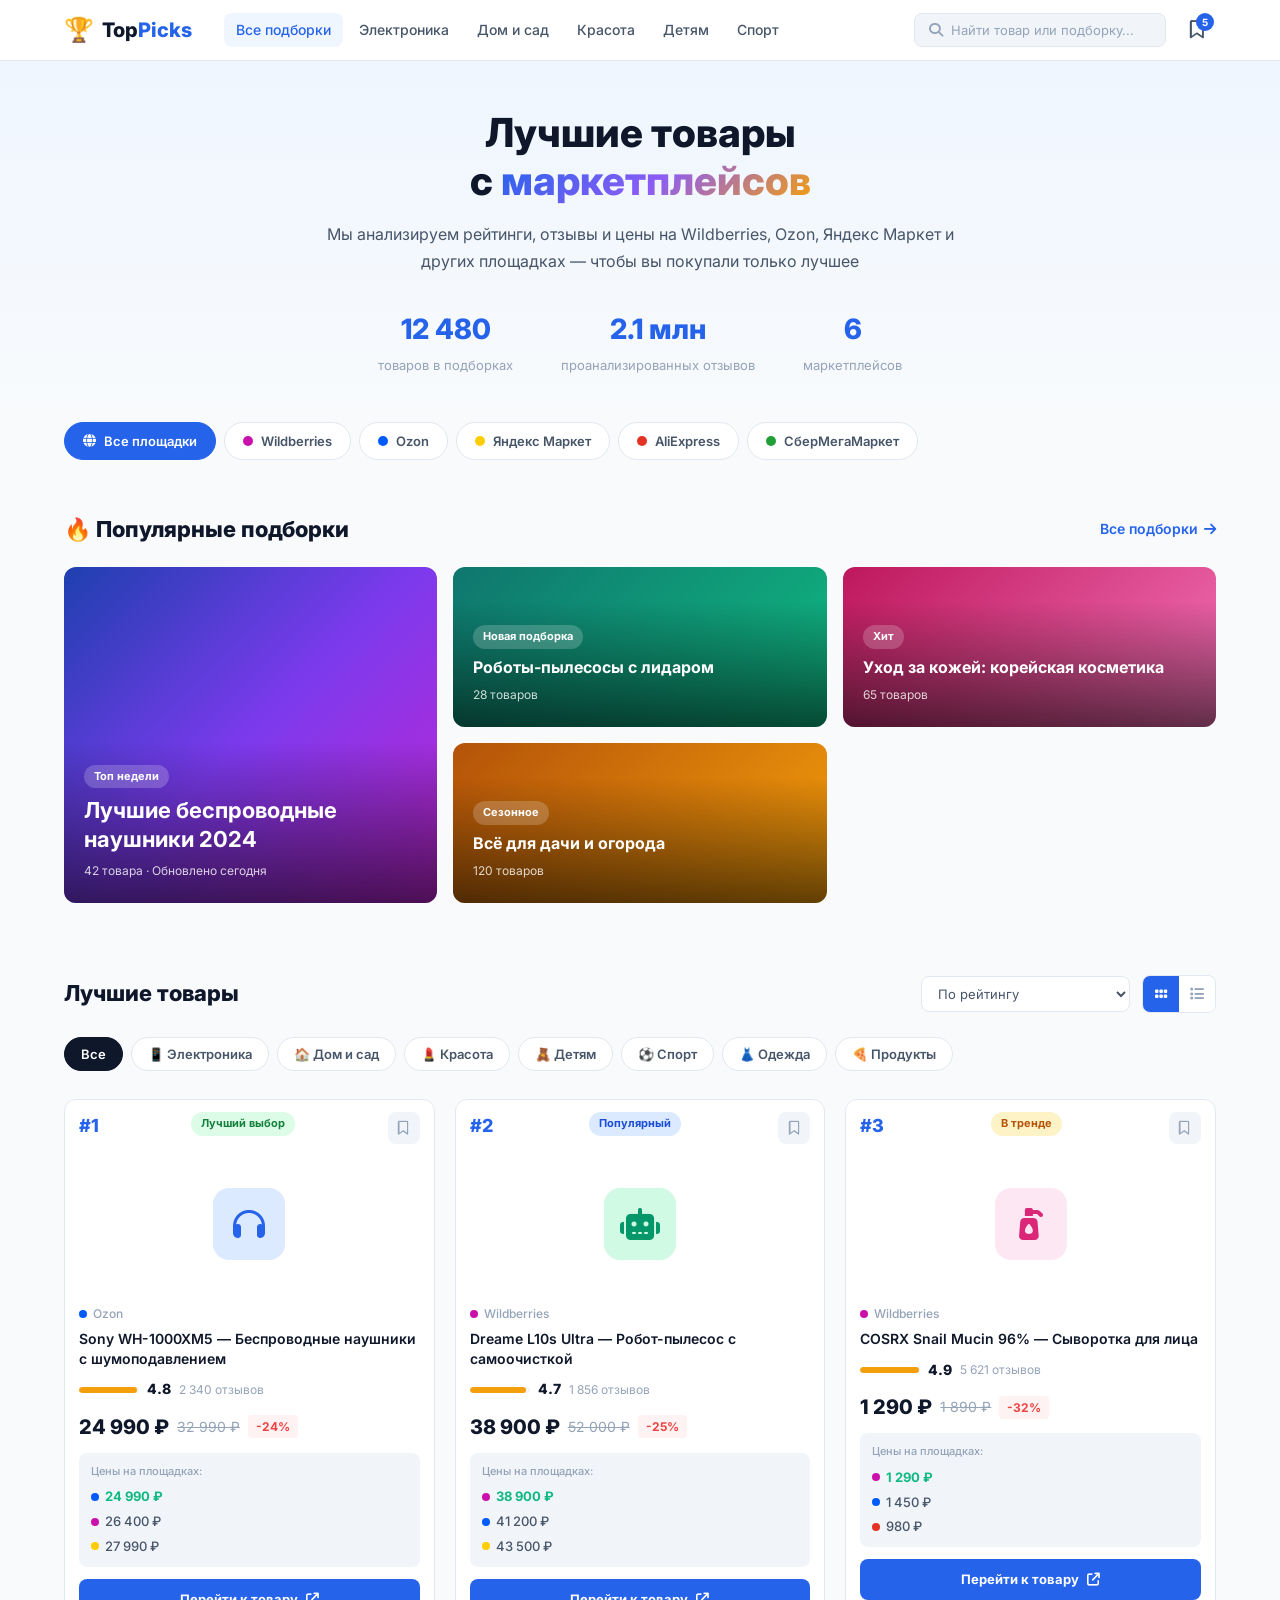
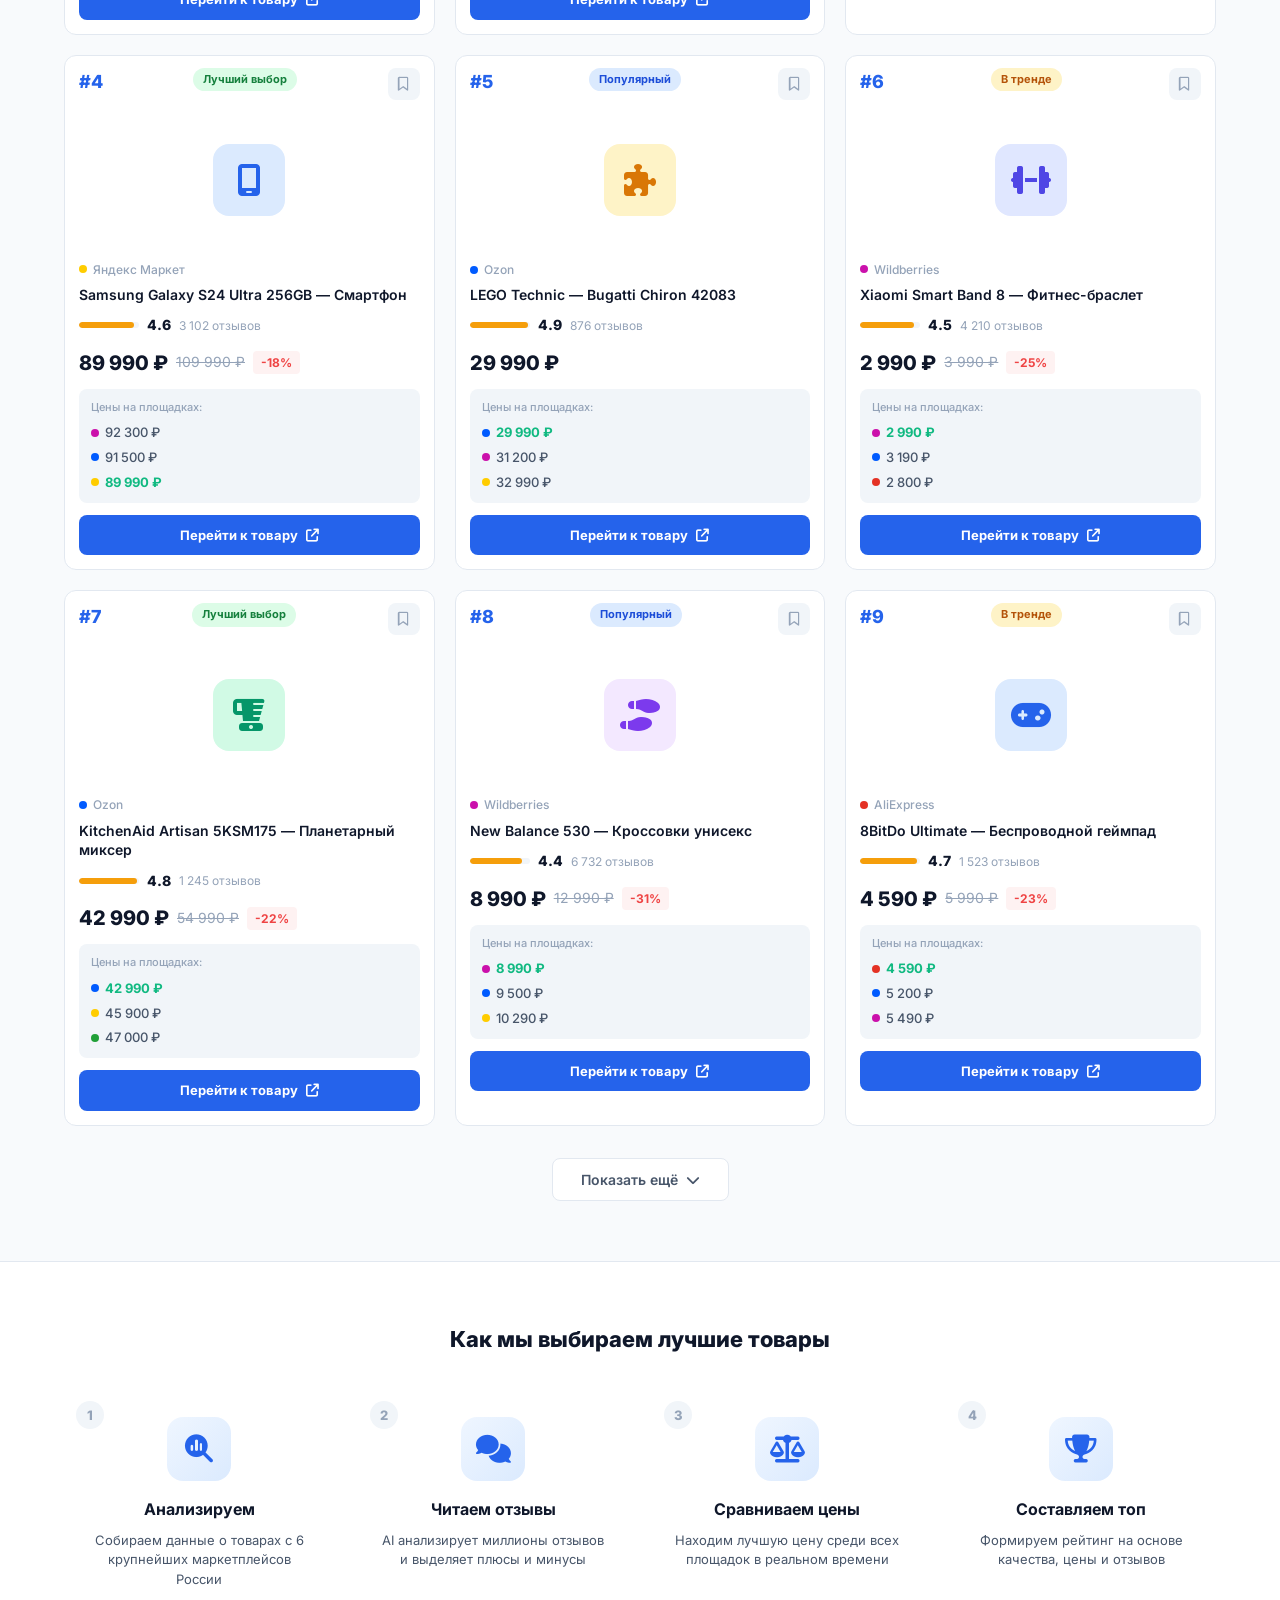
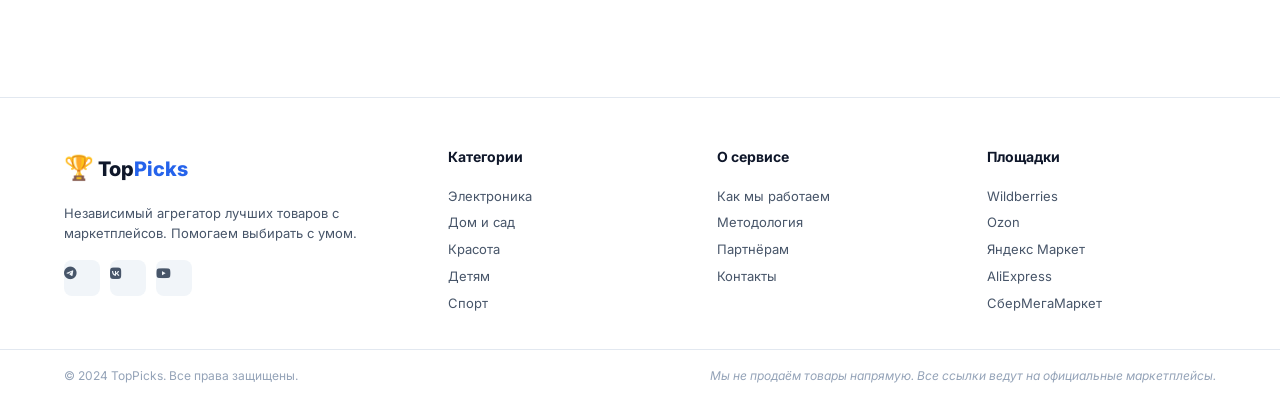
==== aggregator/index.html @ d39d55df "Add marketplace aggregator best picks page Co-Authored-By: Devin AI <158243242+devin-ai-integration[" ====
<!DOCTYPE html>
<html lang="ru">
<head>
  <meta charset="UTF-8">
  <meta name="viewport" content="width=device-width, initial-scale=1.0">
  <title>TopPicks — Лучшие товары с маркетплейсов</title>
  <link rel="stylesheet" href="styles.css">
  <link rel="stylesheet" href="https://cdnjs.cloudflare.com/ajax/libs/font-awesome/6.4.0/css/all.min.css">
  <link href="https://fonts.googleapis.com/css2?family=Inter:wght@400;500;600;700;800&display=swap" rel="stylesheet">
</head>
<body>

<!-- Header -->
<header class="header">
  <div class="container header-inner">
    <a href="#" class="logo">
      <span class="logo-icon">🏆</span>
      <span class="logo-text">Top<span class="logo-accent">Picks</span></span>
    </a>

    <nav class="nav">
      <a href="#" class="nav-link active">Все подборки</a>
      <a href="#" class="nav-link">Электроника</a>
      <a href="#" class="nav-link">Дом и сад</a>
      <a href="#" class="nav-link">Красота</a>
      <a href="#" class="nav-link">Детям</a>
      <a href="#" class="nav-link">Спорт</a>
    </nav>

    <div class="header-actions">
      <div class="search-box">
        <i class="fa-solid fa-magnifying-glass"></i>
        <input type="text" placeholder="Найти товар или подборку...">
      </div>
      <a href="#" class="header-icon" title="Избранное">
        <i class="fa-regular fa-bookmark"></i>
        <span class="badge">5</span>
      </a>
    </div>
  </div>
</header>

<!-- Hero -->
<section class="hero">
  <div class="container">
    <div class="hero-content">
      <h1>Лучшие товары<br>с <span class="gradient-text">маркетплейсов</span></h1>
      <p>Мы анализируем рейтинги, отзывы и цены на Wildberries, Ozon, Яндекс Маркет и других площадках — чтобы вы покупали только лучшее</p>
    </div>
    <div class="hero-stats">
      <div class="stat">
        <span class="stat-number">12 480</span>
        <span class="stat-label">товаров в подборках</span>
      </div>
      <div class="stat">
        <span class="stat-number">2.1 млн</span>
        <span class="stat-label">проанализированных отзывов</span>
      </div>
      <div class="stat">
        <span class="stat-number">6</span>
        <span class="stat-label">маркетплейсов</span>
      </div>
    </div>
  </div>
</section>

<!-- Marketplace Tabs -->
<section class="marketplaces">
  <div class="container">
    <div class="marketplace-tabs">
      <button class="mp-tab active" data-mp="all">
        <i class="fa-solid fa-globe"></i> Все площадки
      </button>
      <button class="mp-tab" data-mp="wb">
        <span class="mp-dot wb"></span> Wildberries
      </button>
      <button class="mp-tab" data-mp="ozon">
        <span class="mp-dot ozon"></span> Ozon
      </button>
      <button class="mp-tab" data-mp="ym">
        <span class="mp-dot ym"></span> Яндекс Маркет
      </button>
      <button class="mp-tab" data-mp="ali">
        <span class="mp-dot ali"></span> AliExpress
      </button>
      <button class="mp-tab" data-mp="sb">
        <span class="mp-dot sb"></span> СберМегаМаркет
      </button>
    </div>
  </div>
</section>

<!-- Trending Collections -->
<section class="collections">
  <div class="container">
    <div class="section-header">
      <h2 class="section-title">🔥 Популярные подборки</h2>
      <a href="#" class="see-all">Все подборки <i class="fa-solid fa-arrow-right"></i></a>
    </div>
    <div class="collections-grid">
      <a href="#" class="collection-card collection-large">
        <div class="collection-bg bg-gradient-1"></div>
        <div class="collection-info">
          <span class="collection-tag">Топ недели</span>
          <h3>Лучшие беспроводные наушники 2024</h3>
          <span class="collection-meta">42 товара · Обновлено сегодня</span>
        </div>
      </a>
      <a href="#" class="collection-card">
        <div class="collection-bg bg-gradient-2"></div>
        <div class="collection-info">
          <span class="collection-tag">Новая подборка</span>
          <h3>Роботы-пылесосы с лидаром</h3>
          <span class="collection-meta">28 товаров</span>
        </div>
      </a>
      <a href="#" class="collection-card">
        <div class="collection-bg bg-gradient-3"></div>
        <div class="collection-info">
          <span class="collection-tag">Хит</span>
          <h3>Уход за кожей: корейская косметика</h3>
          <span class="collection-meta">65 товаров</span>
        </div>
      </a>
      <a href="#" class="collection-card">
        <div class="collection-bg bg-gradient-4"></div>
        <div class="collection-info">
          <span class="collection-tag">Сезонное</span>
          <h3>Всё для дачи и огорода</h3>
          <span class="collection-meta">120 товаров</span>
        </div>
      </a>
    </div>
  </div>
</section>

<!-- Main Products Section -->
<section class="products-section">
  <div class="container">
    <div class="section-header">
      <h2 class="section-title">Лучшие товары</h2>
      <div class="controls">
        <div class="sort-select">
          <select id="sort-select">
            <option value="rating">По рейтингу</option>
            <option value="price-asc">Цена: по возрастанию</option>
            <option value="price-desc">Цена: по убыванию</option>
            <option value="reviews">По отзывам</option>
            <option value="discount">По скидке</option>
          </select>
        </div>
        <div class="view-toggle">
          <button class="view-btn active" data-view="grid" title="Сетка"><i class="fa-solid fa-grip"></i></button>
          <button class="view-btn" data-view="list" title="Список"><i class="fa-solid fa-list"></i></button>
        </div>
      </div>
    </div>

    <!-- Category Chips -->
    <div class="category-chips">
      <button class="chip active" data-cat="all">Все</button>
      <button class="chip" data-cat="electronics">📱 Электроника</button>
      <button class="chip" data-cat="home">🏠 Дом и сад</button>
      <button class="chip" data-cat="beauty">💄 Красота</button>
      <button class="chip" data-cat="kids">🧸 Детям</button>
      <button class="chip" data-cat="sport">⚽ Спорт</button>
      <button class="chip" data-cat="fashion">👗 Одежда</button>
      <button class="chip" data-cat="food">🍕 Продукты</button>
    </div>

    <!-- Products Grid -->
    <div class="products-grid" id="products-grid">

      <!-- Product 1 -->
      <article class="product-card" data-category="electronics" data-mp="ozon">
        <div class="product-top">
          <div class="product-rank">#1</div>
          <div class="product-badges">
            <span class="badge-best">Лучший выбор</span>
          </div>
          <button class="bookmark-btn" title="В избранное"><i class="fa-regular fa-bookmark"></i></button>
        </div>
        <div class="product-image">
          <div class="product-placeholder electronics-ph">
            <i class="fa-solid fa-headphones"></i>
          </div>
        </div>
        <div class="product-info">
          <div class="product-source">
            <span class="mp-dot ozon"></span>
            <span>Ozon</span>
          </div>
          <h3 class="product-name">Sony WH-1000XM5 — Беспроводные наушники с шумоподавлением</h3>
          <div class="product-rating">
            <div class="rating-bar">
              <div class="rating-fill" style="width: 96%;"></div>
            </div>
            <span class="rating-score">4.8</span>
            <span class="rating-count">2 340 отзывов</span>
          </div>
          <div class="product-price-row">
            <div class="price-info">
              <span class="price-current">24 990 ₽</span>
              <span class="price-old">32 990 ₽</span>
              <span class="discount-tag">-24%</span>
            </div>
          </div>
          <div class="price-comparison">
            <span class="compare-label">Цены на площадках:</span>
            <div class="compare-list">
              <span class="compare-item best"><span class="mp-dot ozon"></span> 24 990 ₽</span>
              <span class="compare-item"><span class="mp-dot wb"></span> 26 400 ₽</span>
              <span class="compare-item"><span class="mp-dot ym"></span> 27 990 ₽</span>
            </div>
          </div>
          <a href="#" class="btn-go">Перейти к товару <i class="fa-solid fa-arrow-up-right-from-square"></i></a>
        </div>
      </article>

      <!-- Product 2 -->
      <article class="product-card" data-category="home" data-mp="wb">
        <div class="product-top">
          <div class="product-rank">#2</div>
          <div class="product-badges">
            <span class="badge-popular">Популярный</span>
          </div>
          <button class="bookmark-btn"><i class="fa-regular fa-bookmark"></i></button>
        </div>
        <div class="product-image">
          <div class="product-placeholder home-ph">
            <i class="fa-solid fa-robot"></i>
          </div>
        </div>
        <div class="product-info">
          <div class="product-source">
            <span class="mp-dot wb"></span>
            <span>Wildberries</span>
          </div>
          <h3 class="product-name">Dreame L10s Ultra — Робот-пылесос с самоочисткой</h3>
          <div class="product-rating">
            <div class="rating-bar">
              <div class="rating-fill" style="width: 94%;"></div>
            </div>
            <span class="rating-score">4.7</span>
            <span class="rating-count">1 856 отзывов</span>
          </div>
          <div class="product-price-row">
            <div class="price-info">
              <span class="price-current">38 900 ₽</span>
              <span class="price-old">52 000 ₽</span>
              <span class="discount-tag">-25%</span>
            </div>
          </div>
          <div class="price-comparison">
            <span class="compare-label">Цены на площадках:</span>
            <div class="compare-list">
              <span class="compare-item best"><span class="mp-dot wb"></span> 38 900 ₽</span>
              <span class="compare-item"><span class="mp-dot ozon"></span> 41 200 ₽</span>
              <span class="compare-item"><span class="mp-dot ym"></span> 43 500 ₽</span>
            </div>
          </div>
          <a href="#" class="btn-go">Перейти к товару <i class="fa-solid fa-arrow-up-right-from-square"></i></a>
        </div>
      </article>

      <!-- Product 3 -->
      <article class="product-card" data-category="beauty" data-mp="wb">
        <div class="product-top">
          <div class="product-rank">#3</div>
          <div class="product-badges">
            <span class="badge-trending">В тренде</span>
          </div>
          <button class="bookmark-btn"><i class="fa-regular fa-bookmark"></i></button>
        </div>
        <div class="product-image">
          <div class="product-placeholder beauty-ph">
            <i class="fa-solid fa-pump-soap"></i>
          </div>
        </div>
        <div class="product-info">
          <div class="product-source">
            <span class="mp-dot wb"></span>
            <span>Wildberries</span>
          </div>
          <h3 class="product-name">COSRX Snail Mucin 96% — Сыворотка для лица</h3>
          <div class="product-rating">
            <div class="rating-bar">
              <div class="rating-fill" style="width: 98%;"></div>
            </div>
            <span class="rating-score">4.9</span>
            <span class="rating-count">5 621 отзывов</span>
          </div>
          <div class="product-price-row">
            <div class="price-info">
              <span class="price-current">1 290 ₽</span>
              <span class="price-old">1 890 ₽</span>
              <span class="discount-tag">-32%</span>
            </div>
          </div>
          <div class="price-comparison">
            <span class="compare-label">Цены на площадках:</span>
            <div class="compare-list">
              <span class="compare-item best"><span class="mp-dot wb"></span> 1 290 ₽</span>
              <span class="compare-item"><span class="mp-dot ozon"></span> 1 450 ₽</span>
              <span class="compare-item"><span class="mp-dot ali"></span> 980 ₽</span>
            </div>
          </div>
          <a href="#" class="btn-go">Перейти к товару <i class="fa-solid fa-arrow-up-right-from-square"></i></a>
        </div>
      </article>

      <!-- Product 4 -->
      <article class="product-card" data-category="electronics" data-mp="ym">
        <div class="product-top">
          <div class="product-rank">#4</div>
          <div class="product-badges">
            <span class="badge-best">Лучший выбор</span>
          </div>
          <button class="bookmark-btn"><i class="fa-regular fa-bookmark"></i></button>
        </div>
        <div class="product-image">
          <div class="product-placeholder electronics-ph">
            <i class="fa-solid fa-mobile-screen"></i>
          </div>
        </div>
        <div class="product-info">
          <div class="product-source">
            <span class="mp-dot ym"></span>
            <span>Яндекс Маркет</span>
          </div>
          <h3 class="product-name">Samsung Galaxy S24 Ultra 256GB — Смартфон</h3>
          <div class="product-rating">
            <div class="rating-bar">
              <div class="rating-fill" style="width: 92%;"></div>
            </div>
            <span class="rating-score">4.6</span>
            <span class="rating-count">3 102 отзывов</span>
          </div>
          <div class="product-price-row">
            <div class="price-info">
              <span class="price-current">89 990 ₽</span>
              <span class="price-old">109 990 ₽</span>
              <span class="discount-tag">-18%</span>
            </div>
          </div>
          <div class="price-comparison">
            <span class="compare-label">Цены на площадках:</span>
            <div class="compare-list">
              <span class="compare-item"><span class="mp-dot wb"></span> 92 300 ₽</span>
              <span class="compare-item"><span class="mp-dot ozon"></span> 91 500 ₽</span>
              <span class="compare-item best"><span class="mp-dot ym"></span> 89 990 ₽</span>
            </div>
          </div>
          <a href="#" class="btn-go">Перейти к товару <i class="fa-solid fa-arrow-up-right-from-square"></i></a>
        </div>
      </article>

      <!-- Product 5 -->
      <article class="product-card" data-category="kids" data-mp="ozon">
        <div class="product-top">
          <div class="product-rank">#5</div>
          <div class="product-badges">
            <span class="badge-popular">Популярный</span>
          </div>
          <button class="bookmark-btn"><i class="fa-regular fa-bookmark"></i></button>
        </div>
        <div class="product-image">
          <div class="product-placeholder kids-ph">
            <i class="fa-solid fa-puzzle-piece"></i>
          </div>
        </div>
        <div class="product-info">
          <div class="product-source">
            <span class="mp-dot ozon"></span>
            <span>Ozon</span>
          </div>
          <h3 class="product-name">LEGO Technic — Bugatti Chiron 42083</h3>
          <div class="product-rating">
            <div class="rating-bar">
              <div class="rating-fill" style="width: 98%;"></div>
            </div>
            <span class="rating-score">4.9</span>
            <span class="rating-count">876 отзывов</span>
          </div>
          <div class="product-price-row">
            <div class="price-info">
              <span class="price-current">29 990 ₽</span>
            </div>
          </div>
          <div class="price-comparison">
            <span class="compare-label">Цены на площадках:</span>
            <div class="compare-list">
              <span class="compare-item best"><span class="mp-dot ozon"></span> 29 990 ₽</span>
              <span class="compare-item"><span class="mp-dot wb"></span> 31 200 ₽</span>
              <span class="compare-item"><span class="mp-dot ym"></span> 32 990 ₽</span>
            </div>
          </div>
          <a href="#" class="btn-go">Перейти к товару <i class="fa-solid fa-arrow-up-right-from-square"></i></a>
        </div>
      </article>

      <!-- Product 6 -->
      <article class="product-card" data-category="sport" data-mp="wb">
        <div class="product-top">
          <div class="product-rank">#6</div>
          <div class="product-badges">
            <span class="badge-trending">В тренде</span>
          </div>
          <button class="bookmark-btn"><i class="fa-regular fa-bookmark"></i></button>
        </div>
        <div class="product-image">
          <div class="product-placeholder sport-ph">
            <i class="fa-solid fa-dumbbell"></i>
          </div>
        </div>
        <div class="product-info">
          <div class="product-source">
            <span class="mp-dot wb"></span>
            <span>Wildberries</span>
          </div>
          <h3 class="product-name">Xiaomi Smart Band 8 — Фитнес-браслет</h3>
          <div class="product-rating">
            <div class="rating-bar">
              <div class="rating-fill" style="width: 90%;"></div>
            </div>
            <span class="rating-score">4.5</span>
            <span class="rating-count">4 210 отзывов</span>
          </div>
          <div class="product-price-row">
            <div class="price-info">
              <span class="price-current">2 990 ₽</span>
              <span class="price-old">3 990 ₽</span>
              <span class="discount-tag">-25%</span>
            </div>
          </div>
          <div class="price-comparison">
            <span class="compare-label">Цены на площадках:</span>
            <div class="compare-list">
              <span class="compare-item best"><span class="mp-dot wb"></span> 2 990 ₽</span>
              <span class="compare-item"><span class="mp-dot ozon"></span> 3 190 ₽</span>
              <span class="compare-item"><span class="mp-dot ali"></span> 2 800 ₽</span>
            </div>
          </div>
          <a href="#" class="btn-go">Перейти к товару <i class="fa-solid fa-arrow-up-right-from-square"></i></a>
        </div>
      </article>

      <!-- Product 7 -->
      <article class="product-card" data-category="home" data-mp="ozon">
        <div class="product-top">
          <div class="product-rank">#7</div>
          <div class="product-badges">
            <span class="badge-best">Лучший выбор</span>
          </div>
          <button class="bookmark-btn"><i class="fa-regular fa-bookmark"></i></button>
        </div>
        <div class="product-image">
          <div class="product-placeholder home-ph">
            <i class="fa-solid fa-blender"></i>
          </div>
        </div>
        <div class="product-info">
          <div class="product-source">
            <span class="mp-dot ozon"></span>
            <span>Ozon</span>
          </div>
          <h3 class="product-name">KitchenAid Artisan 5KSM175 — Планетарный миксер</h3>
          <div class="product-rating">
            <div class="rating-bar">
              <div class="rating-fill" style="width: 96%;"></div>
            </div>
            <span class="rating-score">4.8</span>
            <span class="rating-count">1 245 отзывов</span>
          </div>
          <div class="product-price-row">
            <div class="price-info">
              <span class="price-current">42 990 ₽</span>
              <span class="price-old">54 990 ₽</span>
              <span class="discount-tag">-22%</span>
            </div>
          </div>
          <div class="price-comparison">
            <span class="compare-label">Цены на площадках:</span>
            <div class="compare-list">
              <span class="compare-item best"><span class="mp-dot ozon"></span> 42 990 ₽</span>
              <span class="compare-item"><span class="mp-dot ym"></span> 45 900 ₽</span>
              <span class="compare-item"><span class="mp-dot sb"></span> 47 000 ₽</span>
            </div>
          </div>
          <a href="#" class="btn-go">Перейти к товару <i class="fa-solid fa-arrow-up-right-from-square"></i></a>
        </div>
      </article>

      <!-- Product 8 -->
      <article class="product-card" data-category="fashion" data-mp="wb">
        <div class="product-top">
          <div class="product-rank">#8</div>
          <div class="product-badges">
            <span class="badge-popular">Популярный</span>
          </div>
          <button class="bookmark-btn"><i class="fa-regular fa-bookmark"></i></button>
        </div>
        <div class="product-image">
          <div class="product-placeholder fashion-ph">
            <i class="fa-solid fa-shoe-prints"></i>
          </div>
        </div>
        <div class="product-info">
          <div class="product-source">
            <span class="mp-dot wb"></span>
            <span>Wildberries</span>
          </div>
          <h3 class="product-name">New Balance 530 — Кроссовки унисекс</h3>
          <div class="product-rating">
            <div class="rating-bar">
              <div class="rating-fill" style="width: 88%;"></div>
            </div>
            <span class="rating-score">4.4</span>
            <span class="rating-count">6 732 отзывов</span>
          </div>
          <div class="product-price-row">
            <div class="price-info">
              <span class="price-current">8 990 ₽</span>
              <span class="price-old">12 990 ₽</span>
              <span class="discount-tag">-31%</span>
            </div>
          </div>
          <div class="price-comparison">
            <span class="compare-label">Цены на площадках:</span>
            <div class="compare-list">
              <span class="compare-item best"><span class="mp-dot wb"></span> 8 990 ₽</span>
              <span class="compare-item"><span class="mp-dot ozon"></span> 9 500 ₽</span>
              <span class="compare-item"><span class="mp-dot ym"></span> 10 290 ₽</span>
            </div>
          </div>
          <a href="#" class="btn-go">Перейти к товару <i class="fa-solid fa-arrow-up-right-from-square"></i></a>
        </div>
      </article>

      <!-- Product 9 -->
      <article class="product-card" data-category="electronics" data-mp="ali">
        <div class="product-top">
          <div class="product-rank">#9</div>
          <div class="product-badges">
            <span class="badge-trending">В тренде</span>
          </div>
          <button class="bookmark-btn"><i class="fa-regular fa-bookmark"></i></button>
        </div>
        <div class="product-image">
          <div class="product-placeholder electronics-ph">
            <i class="fa-solid fa-gamepad"></i>
          </div>
        </div>
        <div class="product-info">
          <div class="product-source">
            <span class="mp-dot ali"></span>
            <span>AliExpress</span>
          </div>
          <h3 class="product-name">8BitDo Ultimate — Беспроводной геймпад</h3>
          <div class="product-rating">
            <div class="rating-bar">
              <div class="rating-fill" style="width: 94%;"></div>
            </div>
            <span class="rating-score">4.7</span>
            <span class="rating-count">1 523 отзывов</span>
          </div>
          <div class="product-price-row">
            <div class="price-info">
              <span class="price-current">4 590 ₽</span>
              <span class="price-old">5 990 ₽</span>
              <span class="discount-tag">-23%</span>
            </div>
          </div>
          <div class="price-comparison">
            <span class="compare-label">Цены на площадках:</span>
            <div class="compare-list">
              <span class="compare-item best"><span class="mp-dot ali"></span> 4 590 ₽</span>
              <span class="compare-item"><span class="mp-dot ozon"></span> 5 200 ₽</span>
              <span class="compare-item"><span class="mp-dot wb"></span> 5 490 ₽</span>
            </div>
          </div>
          <a href="#" class="btn-go">Перейти к товару <i class="fa-solid fa-arrow-up-right-from-square"></i></a>
        </div>
      </article>

    </div>

    <!-- Load More -->
    <div class="load-more">
      <button class="btn btn-outline" id="load-more-btn">Показать ещё <i class="fa-solid fa-chevron-down"></i></button>
    </div>
  </div>
</section>

<!-- How it works -->
<section class="how-it-works">
  <div class="container">
    <h2 class="section-title center">Как мы выбираем лучшие товары</h2>
    <div class="steps-grid">
      <div class="step-card">
        <div class="step-number">1</div>
        <div class="step-icon"><i class="fa-solid fa-magnifying-glass-chart"></i></div>
        <h3>Анализируем</h3>
        <p>Собираем данные о товарах с 6 крупнейших маркетплейсов России</p>
      </div>
      <div class="step-card">
        <div class="step-number">2</div>
        <div class="step-icon"><i class="fa-solid fa-comments"></i></div>
        <h3>Читаем отзывы</h3>
        <p>AI анализирует миллионы отзывов и выделяет плюсы и минусы</p>
      </div>
      <div class="step-card">
        <div class="step-number">3</div>
        <div class="step-icon"><i class="fa-solid fa-scale-balanced"></i></div>
        <h3>Сравниваем цены</h3>
        <p>Находим лучшую цену среди всех площадок в реальном времени</p>
      </div>
      <div class="step-card">
        <div class="step-number">4</div>
        <div class="step-icon"><i class="fa-solid fa-trophy"></i></div>
        <h3>Составляем топ</h3>
        <p>Формируем рейтинг на основе качества, цены и отзывов</p>
      </div>
    </div>
  </div>
</section>

<!-- Footer -->
<footer class="footer">
  <div class="container footer-inner">
    <div class="footer-col">
      <a href="#" class="logo footer-logo">
        <span class="logo-icon">🏆</span>
        <span class="logo-text">Top<span class="logo-accent">Picks</span></span>
      </a>
      <p class="footer-desc">Независимый агрегатор лучших товаров с маркетплейсов. Помогаем выбирать с умом.</p>
      <div class="footer-social">
        <a href="#"><i class="fa-brands fa-telegram"></i></a>
        <a href="#"><i class="fa-brands fa-vk"></i></a>
        <a href="#"><i class="fa-brands fa-youtube"></i></a>
      </div>
    </div>
    <div class="footer-col">
      <h4>Категории</h4>
      <a href="#">Электроника</a>
      <a href="#">Дом и сад</a>
      <a href="#">Красота</a>
      <a href="#">Детям</a>
      <a href="#">Спорт</a>
    </div>
    <div class="footer-col">
      <h4>О сервисе</h4>
      <a href="#">Как мы работаем</a>
      <a href="#">Методология</a>
      <a href="#">Партнёрам</a>
      <a href="#">Контакты</a>
    </div>
    <div class="footer-col">
      <h4>Площадки</h4>
      <a href="#">Wildberries</a>
      <a href="#">Ozon</a>
      <a href="#">Яндекс Маркет</a>
      <a href="#">AliExpress</a>
      <a href="#">СберМегаМаркет</a>
    </div>
  </div>
  <div class="footer-bottom">
    <div class="container footer-bottom-inner">
      <span>&copy; 2024 TopPicks. Все права защищены.</span>
      <span class="footer-note">Мы не продаём товары напрямую. Все ссылки ведут на официальные маркетплейсы.</span>
    </div>
  </div>
</footer>

<script src="script.js"></script>
</body>
</html>
---- aggregator/styles.css ----
/* =================== Reset & Base =================== */
*, *::before, *::after {
  margin: 0;
  padding: 0;
  box-sizing: border-box;
}

:root {
  --primary: #2563eb;
  --primary-light: #60a5fa;
  --primary-dark: #1d4ed8;
  --accent: #f59e0b;
  --accent-light: #fcd34d;
  --green: #10b981;
  --green-light: #d1fae5;
  --red: #ef4444;
  --bg: #f8fafc;
  --bg-white: #ffffff;
  --bg-card: #ffffff;
  --surface: #f1f5f9;
  --border: #e2e8f0;
  --text: #0f172a;
  --text-secondary: #475569;
  --text-muted: #94a3b8;
  --radius: 12px;
  --radius-sm: 8px;
  --radius-lg: 16px;
  --shadow-sm: 0 1px 3px rgba(0,0,0,0.06);
  --shadow: 0 4px 12px rgba(0,0,0,0.08);
  --shadow-lg: 0 8px 30px rgba(0,0,0,0.12);
  --transition: 0.2s ease;

  /* Marketplace colors */
  --wb: #cb11ab;
  --ozon: #005bff;
  --ym: #ffcc00;
  --ali: #e43225;
  --sb: #21a038;
}

html { scroll-behavior: smooth; }

body {
  font-family: 'Inter', -apple-system, sans-serif;
  background: var(--bg);
  color: var(--text);
  line-height: 1.6;
}

a { text-decoration: none; color: inherit; }
button { cursor: pointer; border: none; font-family: inherit; }
img { max-width: 100%; }

.container {
  max-width: 1200px;
  margin: 0 auto;
  padding: 0 24px;
}

/* =================== Header =================== */
.header {
  background: var(--bg-white);
  border-bottom: 1px solid var(--border);
  position: sticky;
  top: 0;
  z-index: 100;
}

.header-inner {
  display: flex;
  align-items: center;
  gap: 32px;
  height: 60px;
}

.logo {
  display: flex;
  align-items: center;
  gap: 8px;
  flex-shrink: 0;
}

.logo-icon { font-size: 24px; }

.logo-text {
  font-size: 20px;
  font-weight: 800;
  color: var(--text);
}

.logo-accent {
  color: var(--primary);
}

.nav {
  display: flex;
  gap: 4px;
}

.nav-link {
  padding: 6px 12px;
  border-radius: var(--radius-sm);
  font-size: 14px;
  font-weight: 500;
  color: var(--text-secondary);
  transition: all var(--transition);
}

.nav-link:hover { color: var(--text); background: var(--surface); }
.nav-link.active { color: var(--primary); background: #eff6ff; }

.header-actions {
  display: flex;
  align-items: center;
  gap: 12px;
  margin-left: auto;
}

.search-box {
  display: flex;
  align-items: center;
  background: var(--surface);
  border: 1px solid var(--border);
  border-radius: var(--radius-sm);
  padding: 8px 14px;
  gap: 8px;
  transition: border-color var(--transition);
}

.search-box:focus-within { border-color: var(--primary); }
.search-box i { color: var(--text-muted); font-size: 14px; }

.search-box input {
  background: none;
  border: none;
  outline: none;
  color: var(--text);
  font-size: 13px;
  font-family: inherit;
  width: 200px;
}

.search-box input::placeholder { color: var(--text-muted); }

.header-icon {
  position: relative;
  width: 38px;
  height: 38px;
  display: flex;
  align-items: center;
  justify-content: center;
  border-radius: var(--radius-sm);
  color: var(--text-secondary);
  font-size: 18px;
  transition: all var(--transition);
}

.header-icon:hover { background: var(--surface); color: var(--text); }

.badge {
  position: absolute;
  top: 2px;
  right: 2px;
  background: var(--primary);
  color: #fff;
  font-size: 10px;
  font-weight: 700;
  width: 18px;
  height: 18px;
  border-radius: 50%;
  display: flex;
  align-items: center;
  justify-content: center;
}

/* =================== Hero =================== */
.hero {
  padding: 48px 0 40px;
  background: linear-gradient(180deg, #eff6ff 0%, var(--bg) 100%);
}

.hero-content {
  text-align: center;
  max-width: 680px;
  margin: 0 auto 32px;
}

.hero h1 {
  font-size: 40px;
  font-weight: 800;
  line-height: 1.2;
  margin-bottom: 16px;
}

.gradient-text {
  background: linear-gradient(135deg, var(--primary) 0%, #8b5cf6 50%, var(--accent) 100%);
  -webkit-background-clip: text;
  -webkit-text-fill-color: transparent;
  background-clip: text;
}

.hero p {
  font-size: 16px;
  color: var(--text-secondary);
  line-height: 1.7;
}

.hero-stats {
  display: flex;
  justify-content: center;
  gap: 48px;
}

.stat { text-align: center; }

.stat-number {
  display: block;
  font-size: 28px;
  font-weight: 800;
  color: var(--primary);
}

.stat-label {
  font-size: 13px;
  color: var(--text-muted);
}

/* =================== Marketplace Tabs =================== */
.marketplaces {
  padding: 0 0 24px;
}

.marketplace-tabs {
  display: flex;
  gap: 8px;
  overflow-x: auto;
  padding: 4px 0;
}

.mp-tab {
  display: flex;
  align-items: center;
  gap: 8px;
  padding: 10px 18px;
  border-radius: 50px;
  font-size: 13px;
  font-weight: 600;
  background: var(--bg-white);
  border: 1px solid var(--border);
  color: var(--text-secondary);
  white-space: nowrap;
  transition: all var(--transition);
  font-family: inherit;
}

.mp-tab:hover { border-color: var(--primary-light); color: var(--text); }

.mp-tab.active {
  background: var(--primary);
  border-color: var(--primary);
  color: #fff;
}

.mp-tab.active .mp-dot { border-color: rgba(255,255,255,0.5); }

.mp-dot {
  width: 10px;
  height: 10px;
  border-radius: 50%;
  border: 2px solid var(--border);
  flex-shrink: 0;
}

.mp-dot.wb { background: var(--wb); border-color: rgba(203,17,171,0.3); }
.mp-dot.ozon { background: var(--ozon); border-color: rgba(0,91,255,0.3); }
.mp-dot.ym { background: var(--ym); border-color: rgba(255,204,0,0.3); }
.mp-dot.ali { background: var(--ali); border-color: rgba(228,50,37,0.3); }
.mp-dot.sb { background: var(--sb); border-color: rgba(33,160,56,0.3); }

/* =================== Collections =================== */
.collections {
  padding: 24px 0 48px;
}

.section-header {
  display: flex;
  align-items: center;
  justify-content: space-between;
  margin-bottom: 20px;
  gap: 16px;
}

.section-title {
  font-size: 22px;
  font-weight: 800;
}

.section-title.center {
  text-align: center;
  width: 100%;
}

.see-all {
  font-size: 14px;
  font-weight: 600;
  color: var(--primary);
  display: flex;
  align-items: center;
  gap: 6px;
  white-space: nowrap;
}

.see-all:hover { text-decoration: underline; }

.collections-grid {
  display: grid;
  grid-template-columns: 1fr 1fr 1fr;
  grid-template-rows: auto auto;
  gap: 16px;
}

.collection-card {
  position: relative;
  border-radius: var(--radius);
  overflow: hidden;
  min-height: 160px;
  display: flex;
  align-items: flex-end;
  transition: transform var(--transition), box-shadow var(--transition);
}

.collection-card:hover {
  transform: translateY(-3px);
  box-shadow: var(--shadow-lg);
}

.collection-large {
  grid-row: 1 / 3;
  min-height: 336px;
}

.collection-bg {
  position: absolute;
  inset: 0;
  z-index: 0;
}

.bg-gradient-1 { background: linear-gradient(135deg, #1e40af, #7c3aed, #c026d3); }
.bg-gradient-2 { background: linear-gradient(135deg, #0f766e, #10b981); }
.bg-gradient-3 { background: linear-gradient(135deg, #be185d, #f472b6); }
.bg-gradient-4 { background: linear-gradient(135deg, #b45309, #f59e0b); }

.collection-info {
  position: relative;
  z-index: 1;
  padding: 20px;
  background: linear-gradient(transparent, rgba(0,0,0,0.6));
  width: 100%;
  color: #fff;
}

.collection-tag {
  display: inline-block;
  padding: 3px 10px;
  border-radius: 50px;
  font-size: 11px;
  font-weight: 700;
  background: rgba(255,255,255,0.2);
  backdrop-filter: blur(4px);
  margin-bottom: 8px;
}

.collection-info h3 {
  font-size: 16px;
  font-weight: 700;
  margin-bottom: 4px;
  line-height: 1.3;
}

.collection-large .collection-info h3 { font-size: 22px; }

.collection-meta {
  font-size: 12px;
  opacity: 0.8;
}

/* =================== Products Section =================== */
.products-section {
  padding: 24px 0 60px;
}

.controls {
  display: flex;
  align-items: center;
  gap: 12px;
}

.sort-select select {
  padding: 8px 32px 8px 12px;
  border: 1px solid var(--border);
  border-radius: var(--radius-sm);
  font-size: 13px;
  font-family: inherit;
  color: var(--text-secondary);
  background: var(--bg-white);
  cursor: pointer;
  appearance: auto;
}

.view-toggle {
  display: flex;
  border: 1px solid var(--border);
  border-radius: var(--radius-sm);
  overflow: hidden;
}

.view-btn {
  width: 36px;
  height: 36px;
  display: flex;
  align-items: center;
  justify-content: center;
  background: var(--bg-white);
  color: var(--text-muted);
  font-size: 14px;
  transition: all var(--transition);
}

.view-btn:hover { color: var(--text); }
.view-btn.active { background: var(--primary); color: #fff; }

/* Category Chips */
.category-chips {
  display: flex;
  gap: 8px;
  margin-bottom: 24px;
  overflow-x: auto;
  padding: 4px 0;
}

.chip {
  padding: 8px 16px;
  border-radius: 50px;
  font-size: 13px;
  font-weight: 600;
  background: var(--bg-white);
  border: 1px solid var(--border);
  color: var(--text-secondary);
  white-space: nowrap;
  transition: all var(--transition);
  font-family: inherit;
}

.chip:hover { border-color: var(--primary-light); color: var(--text); }

.chip.active {
  background: var(--text);
  border-color: var(--text);
  color: #fff;
}

/* Products Grid */
.products-grid {
  display: grid;
  grid-template-columns: repeat(3, 1fr);
  gap: 20px;
}

.products-grid.list-view {
  grid-template-columns: 1fr;
}

.products-grid.list-view .product-card {
  display: grid;
  grid-template-columns: auto 200px 1fr;
  grid-template-rows: 1fr;
}

.products-grid.list-view .product-top {
  position: relative;
  display: flex;
  flex-direction: column;
  align-items: center;
  justify-content: flex-start;
  padding: 16px;
  gap: 8px;
}

.products-grid.list-view .product-image {
  height: auto;
  min-height: 140px;
}

.products-grid.list-view .product-info {
  padding: 16px 20px;
}

/* Product Card */
.product-card {
  background: var(--bg-card);
  border: 1px solid var(--border);
  border-radius: var(--radius);
  overflow: hidden;
  transition: all var(--transition);
}

.product-card:hover {
  border-color: var(--primary-light);
  box-shadow: var(--shadow);
  transform: translateY(-2px);
}

.product-card.hidden { display: none; }

.product-top {
  display: flex;
  align-items: flex-start;
  justify-content: space-between;
  padding: 12px 14px 0;
}

.product-rank {
  font-size: 18px;
  font-weight: 800;
  color: var(--primary);
}

.product-badges {
  display: flex;
  gap: 6px;
}

.badge-best, .badge-popular, .badge-trending {
  padding: 3px 10px;
  border-radius: 50px;
  font-size: 11px;
  font-weight: 700;
}

.badge-best { background: #dcfce7; color: #15803d; }
.badge-popular { background: #dbeafe; color: #1d4ed8; }
.badge-trending { background: #fef3c7; color: #b45309; }

.bookmark-btn {
  width: 32px;
  height: 32px;
  border-radius: var(--radius-sm);
  background: var(--surface);
  color: var(--text-muted);
  font-size: 14px;
  display: flex;
  align-items: center;
  justify-content: center;
  transition: all var(--transition);
}

.bookmark-btn:hover { color: var(--accent); background: #fef3c7; }
.bookmark-btn.active { color: var(--accent); }
.bookmark-btn.active i { font-weight: 900; }

/* Product Image */
.product-image {
  height: 160px;
  display: flex;
  align-items: center;
  justify-content: center;
  padding: 16px;
}

.product-placeholder {
  width: 72px;
  height: 72px;
  border-radius: 16px;
  display: flex;
  align-items: center;
  justify-content: center;
  font-size: 32px;
  transition: transform var(--transition);
}

.product-card:hover .product-placeholder { transform: scale(1.08); }

.electronics-ph { background: #dbeafe; color: var(--primary); }
.home-ph { background: #d1fae5; color: #059669; }
.beauty-ph { background: #fce7f3; color: #db2777; }
.kids-ph { background: #fef3c7; color: #d97706; }
.sport-ph { background: #e0e7ff; color: #4f46e5; }
.fashion-ph { background: #f3e8ff; color: #7c3aed; }

/* Product Info */
.product-info {
  padding: 0 14px 14px;
}

.product-source {
  display: flex;
  align-items: center;
  gap: 6px;
  margin-bottom: 6px;
  font-size: 12px;
  color: var(--text-muted);
  font-weight: 500;
}

.product-source .mp-dot {
  width: 8px;
  height: 8px;
}

.product-name {
  font-size: 14px;
  font-weight: 600;
  color: var(--text);
  line-height: 1.4;
  margin-bottom: 10px;
  display: -webkit-box;
  -webkit-line-clamp: 2;
  -webkit-box-orient: vertical;
  overflow: hidden;
}

/* Rating Bar */
.product-rating {
  display: flex;
  align-items: center;
  gap: 8px;
  margin-bottom: 10px;
}

.rating-bar {
  flex: 0 0 60px;
  height: 6px;
  background: var(--surface);
  border-radius: 3px;
  overflow: hidden;
}

.rating-fill {
  height: 100%;
  background: var(--accent);
  border-radius: 3px;
}

.rating-score {
  font-size: 14px;
  font-weight: 800;
  color: var(--text);
}

.rating-count {
  font-size: 12px;
  color: var(--text-muted);
}

/* Price */
.product-price-row {
  margin-bottom: 10px;
}

.price-info {
  display: flex;
  align-items: center;
  gap: 8px;
}

.price-current {
  font-size: 20px;
  font-weight: 800;
  color: var(--text);
}

.price-old {
  font-size: 14px;
  color: var(--text-muted);
  text-decoration: line-through;
}

.discount-tag {
  padding: 2px 8px;
  border-radius: 4px;
  font-size: 12px;
  font-weight: 700;
  background: #fef2f2;
  color: var(--red);
}

/* Price Comparison */
.price-comparison {
  background: var(--surface);
  border-radius: var(--radius-sm);
  padding: 10px 12px;
  margin-bottom: 12px;
}

.compare-label {
  font-size: 11px;
  color: var(--text-muted);
  display: block;
  margin-bottom: 6px;
  font-weight: 500;
}

.compare-list {
  display: flex;
  flex-direction: column;
  gap: 4px;
}

.compare-item {
  display: flex;
  align-items: center;
  gap: 6px;
  font-size: 13px;
  font-weight: 500;
  color: var(--text-secondary);
}

.compare-item .mp-dot {
  width: 8px;
  height: 8px;
}

.compare-item.best {
  font-weight: 700;
  color: var(--green);
}

/* Button */
.btn-go {
  display: flex;
  align-items: center;
  justify-content: center;
  gap: 8px;
  width: 100%;
  padding: 10px;
  border-radius: var(--radius-sm);
  font-size: 13px;
  font-weight: 700;
  background: var(--primary);
  color: #fff;
  transition: all var(--transition);
}

.btn-go:hover {
  background: var(--primary-dark);
  transform: translateY(-1px);
}

.btn {
  display: inline-flex;
  align-items: center;
  gap: 8px;
  padding: 12px 28px;
  border-radius: var(--radius-sm);
  font-size: 14px;
  font-weight: 600;
  font-family: inherit;
  transition: all var(--transition);
}

.btn-outline {
  background: var(--bg-white);
  color: var(--text-secondary);
  border: 1px solid var(--border);
}

.btn-outline:hover {
  border-color: var(--primary);
  color: var(--primary);
}

.load-more {
  text-align: center;
  margin-top: 32px;
}

/* =================== How It Works =================== */
.how-it-works {
  padding: 60px 0 80px;
  background: var(--bg-white);
  border-top: 1px solid var(--border);
}

.steps-grid {
  display: grid;
  grid-template-columns: repeat(4, 1fr);
  gap: 24px;
  margin-top: 32px;
}

.step-card {
  text-align: center;
  padding: 28px 20px;
  position: relative;
}

.step-number {
  position: absolute;
  top: 12px;
  left: 12px;
  width: 28px;
  height: 28px;
  border-radius: 50%;
  background: var(--surface);
  color: var(--text-muted);
  font-size: 13px;
  font-weight: 800;
  display: flex;
  align-items: center;
  justify-content: center;
}

.step-icon {
  width: 64px;
  height: 64px;
  margin: 0 auto 16px;
  border-radius: 16px;
  background: linear-gradient(135deg, #eff6ff, #dbeafe);
  display: flex;
  align-items: center;
  justify-content: center;
  font-size: 28px;
  color: var(--primary);
}

.step-card h3 {
  font-size: 16px;
  font-weight: 700;
  margin-bottom: 8px;
}

.step-card p {
  font-size: 13px;
  color: var(--text-secondary);
  line-height: 1.5;
}

/* =================== Footer =================== */
.footer {
  padding: 48px 0 0;
  border-top: 1px solid var(--border);
  background: var(--bg-white);
}

.footer-inner {
  display: grid;
  grid-template-columns: 1.5fr 1fr 1fr 1fr;
  gap: 40px;
  padding-bottom: 32px;
}

.footer-logo { margin-bottom: 12px; }

.footer-desc {
  font-size: 13px;
  color: var(--text-secondary);
  line-height: 1.6;
  margin-bottom: 16px;
}

.footer-social {
  display: flex;
  gap: 10px;
}

.footer-social a {
  width: 36px;
  height: 36px;
  border-radius: var(--radius-sm);
  background: var(--surface);
  display: flex;
  align-items: center;
  justify-content: center;
  font-size: 16px;
  color: var(--text-muted);
  transition: all var(--transition);
}

.footer-social a:hover { background: var(--primary); color: #fff; }

.footer-col h4 {
  font-size: 14px;
  font-weight: 700;
  margin-bottom: 14px;
}

.footer-col a {
  display: block;
  font-size: 13px;
  color: var(--text-secondary);
  padding: 3px 0;
  transition: color var(--transition);
}

.footer-col a:hover { color: var(--primary); }

.footer-bottom {
  border-top: 1px solid var(--border);
  padding: 16px 0;
}

.footer-bottom-inner {
  display: flex;
  align-items: center;
  justify-content: space-between;
}

.footer-bottom span {
  font-size: 12px;
  color: var(--text-muted);
}

.footer-note {
  font-style: italic;
}

/* =================== Animations =================== */
.product-card {
  animation: fadeIn 0.4s ease both;
}

.product-card:nth-child(1) { animation-delay: 0.05s; }
.product-card:nth-child(2) { animation-delay: 0.1s; }
.product-card:nth-child(3) { animation-delay: 0.15s; }
.product-card:nth-child(4) { animation-delay: 0.2s; }
.product-card:nth-child(5) { animation-delay: 0.25s; }
.product-card:nth-child(6) { animation-delay: 0.3s; }
.product-card:nth-child(7) { animation-delay: 0.35s; }
.product-card:nth-child(8) { animation-delay: 0.4s; }
.product-card:nth-child(9) { animation-delay: 0.45s; }

@keyframes fadeIn {
  from { opacity: 0; transform: translateY(12px); }
  to { opacity: 1; transform: translateY(0); }
}

/* =================== Scrollbar =================== */
::-webkit-scrollbar { width: 6px; height: 6px; }
::-webkit-scrollbar-track { background: transparent; }
::-webkit-scrollbar-thumb { background: #cbd5e1; border-radius: 3px; }
::-webkit-scrollbar-thumb:hover { background: #94a3b8; }

/* =================== Responsive =================== */
@media (max-width: 1024px) {
  .products-grid { grid-template-columns: repeat(2, 1fr); }
  .steps-grid { grid-template-columns: repeat(2, 1fr); }
  .footer-inner { grid-template-columns: repeat(2, 1fr); }
  .collections-grid {
    grid-template-columns: 1fr 1fr;
  }
  .collection-large { grid-row: auto; }
  .hero h1 { font-size: 32px; }
}

@media (max-width: 768px) {
  .nav { display: none; }
  .search-box { display: none; }
  .hero h1 { font-size: 28px; }
  .hero-stats { gap: 24px; }
  .stat-number { font-size: 22px; }
  .products-grid { grid-template-columns: 1fr; }
  .products-grid.list-view .product-card {
    grid-template-columns: 1fr;
  }
  .collections-grid { grid-template-columns: 1fr; }
  .steps-grid { grid-template-columns: 1fr; }
  .footer-inner { grid-template-columns: 1fr; gap: 24px; }
  .footer-bottom-inner { flex-direction: column; gap: 8px; text-align: center; }
  .section-header { flex-direction: column; align-items: flex-start; }
  .controls { width: 100%; justify-content: space-between; }
  .marketplace-tabs { gap: 6px; }
}

@media (max-width: 480px) {
  .container { padding: 0 16px; }
  .category-chips { gap: 6px; }
  .chip { padding: 6px 12px; font-size: 12px; }
}
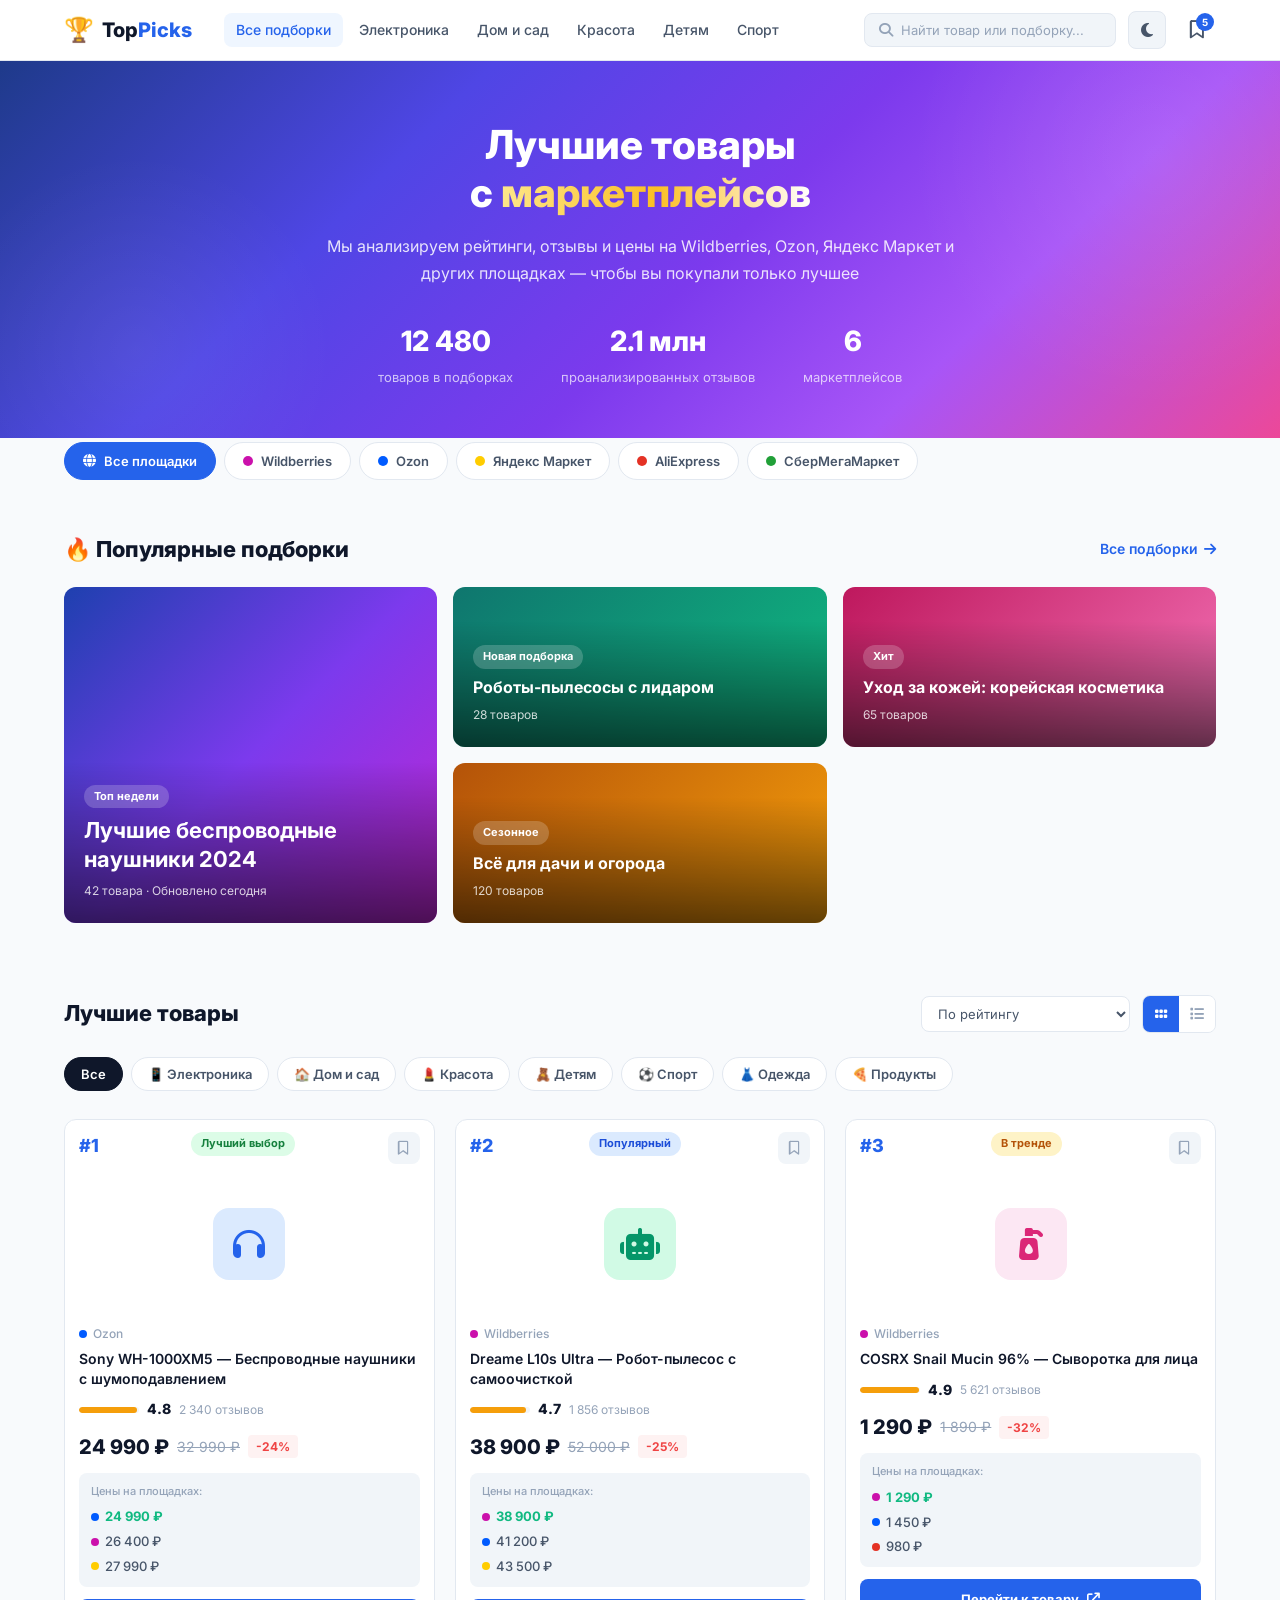
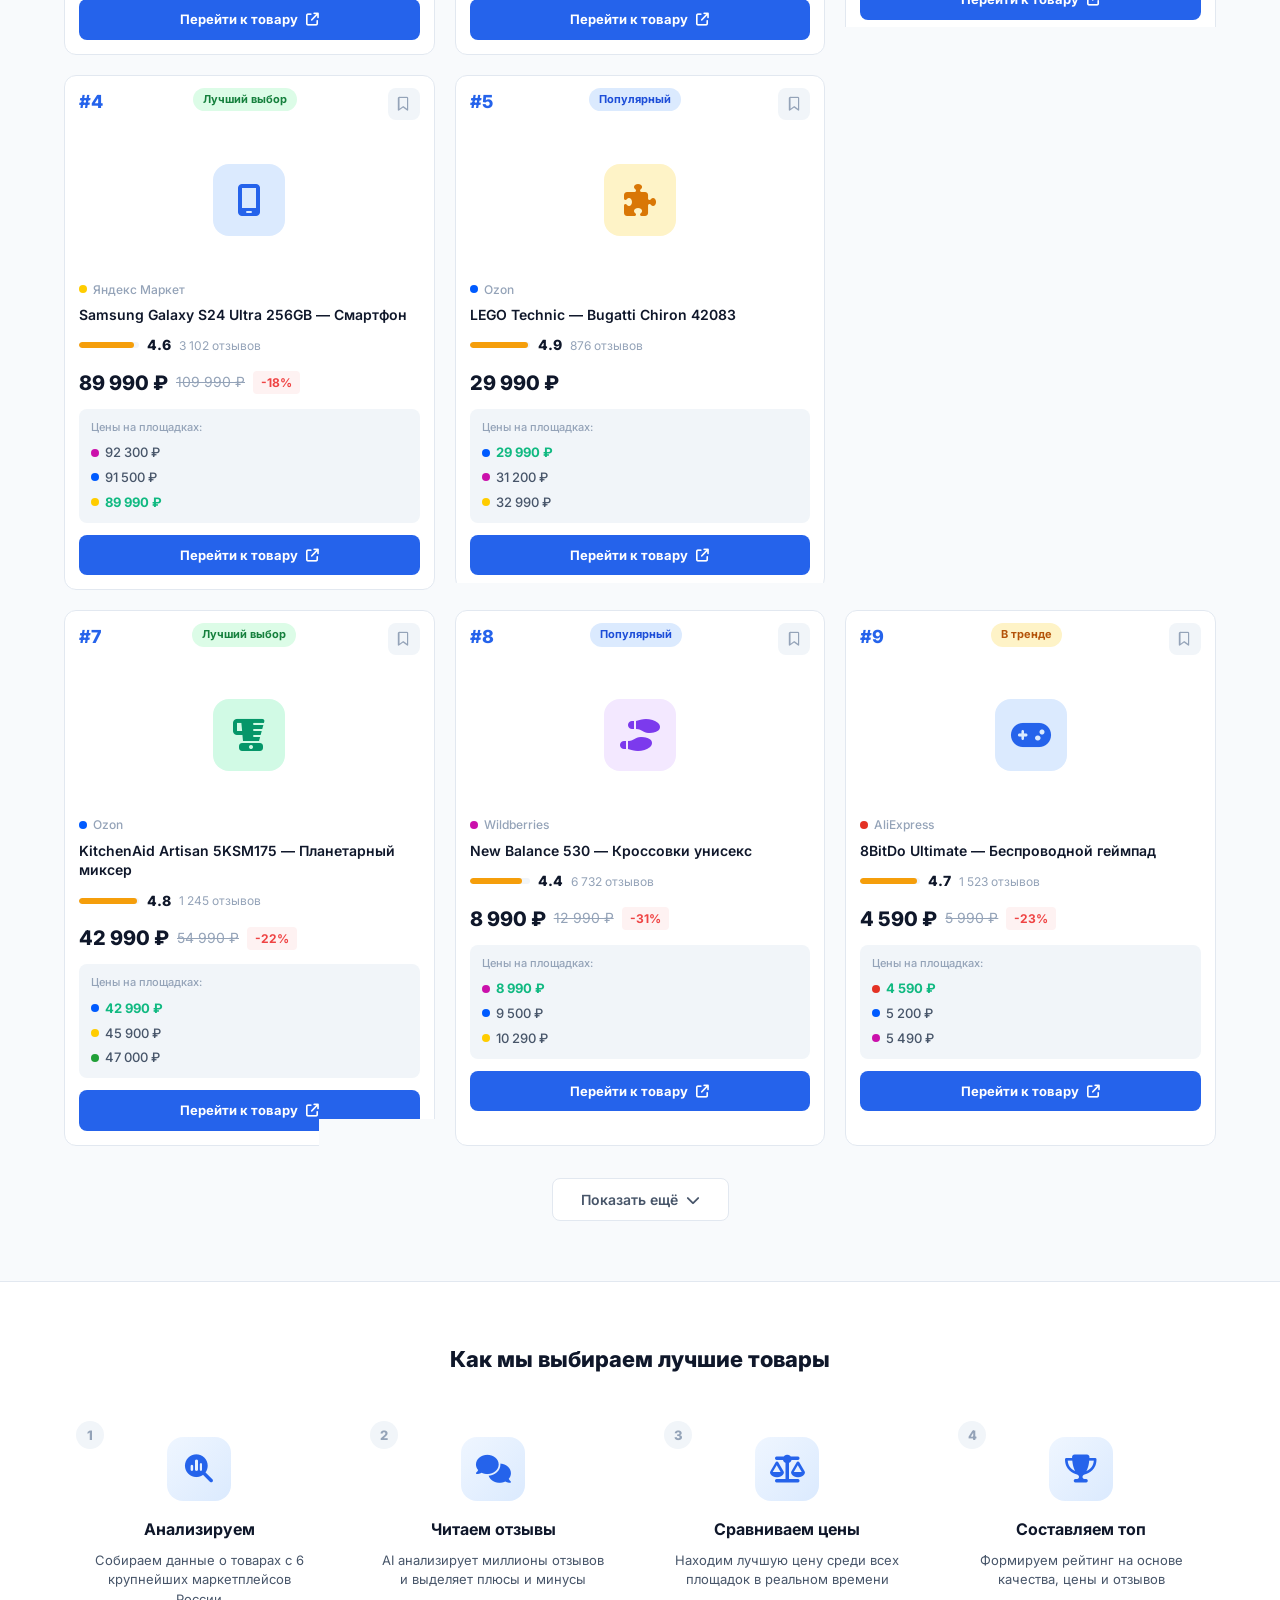
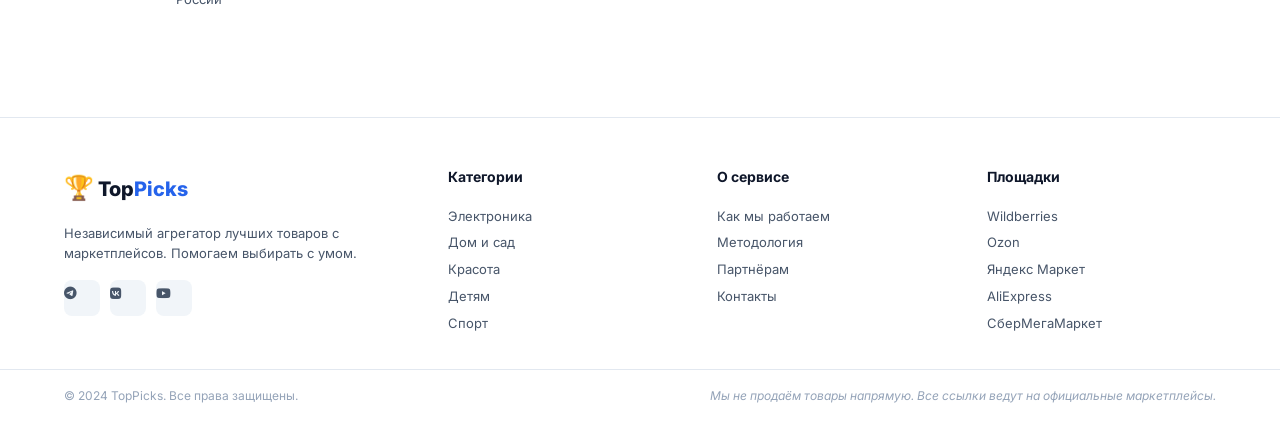
==== commit 39c31195: "Add dark/light theme toggle to aggregator Co-Authored-By: Devin AI <158243242+devin-ai-integration[b" ====
--- a/aggregator/index.html
+++ b/aggregator/index.html
@@ -32,6 +32,10 @@
         <i class="fa-solid fa-magnifying-glass"></i>
         <input type="text" placeholder="Найти товар или подборку...">
       </div>
+      <button class="theme-toggle" id="theme-toggle" title="Переключить тему">
+        <i class="fa-solid fa-moon"></i>
+        <i class="fa-solid fa-sun"></i>
+      </button>
       <a href="#" class="header-icon" title="Избранное">
         <i class="fa-regular fa-bookmark"></i>
         <span class="badge">5</span>
--- a/aggregator/styles.css
+++ b/aggregator/styles.css
@@ -38,6 +38,107 @@
   --sb: #21a038;
 }
 
+/* =================== Dark Theme =================== */
+[data-theme="dark"] {
+  --bg: #0f172a;
+  --bg-white: #1e293b;
+  --bg-card: #1e293b;
+  --surface: #334155;
+  --border: #334155;
+  --text: #f1f5f9;
+  --text-secondary: #cbd5e1;
+  --text-muted: #64748b;
+  --shadow-sm: 0 1px 3px rgba(0,0,0,0.3);
+  --shadow: 0 4px 12px rgba(0,0,0,0.3);
+  --shadow-lg: 0 8px 30px rgba(0,0,0,0.4);
+}
+
+[data-theme="dark"] .header {
+  background: #1e293b;
+  border-bottom-color: #334155;
+}
+
+[data-theme="dark"] .nav-link.active {
+  background: rgba(37, 99, 235, 0.2);
+}
+
+[data-theme="dark"] .chip.active {
+  background: var(--primary);
+  border-color: var(--primary);
+}
+
+[data-theme="dark"] .mp-tab.active {
+  background: var(--primary);
+}
+
+[data-theme="dark"] .discount-tag {
+  background: rgba(239, 68, 68, 0.2);
+}
+
+[data-theme="dark"] .badge-best {
+  background: rgba(16, 185, 129, 0.2);
+  color: #34d399;
+}
+
+[data-theme="dark"] .badge-popular {
+  background: rgba(37, 99, 235, 0.2);
+  color: #60a5fa;
+}
+
+[data-theme="dark"] .badge-trending {
+  background: rgba(245, 158, 11, 0.2);
+  color: #fbbf24;
+}
+
+[data-theme="dark"] .how-it-works {
+  background: #1e293b;
+  border-top-color: #334155;
+}
+
+[data-theme="dark"] .step-icon {
+  background: linear-gradient(135deg, rgba(37, 99, 235, 0.2), rgba(96, 165, 250, 0.2));
+}
+
+[data-theme="dark"] .footer {
+  background: #1e293b;
+  border-top-color: #334155;
+}
+
+[data-theme="dark"] .footer-bottom {
+  border-top-color: #334155;
+}
+
+[data-theme="dark"] .compare-item.best {
+  color: #34d399;
+}
+
+/* =================== Theme Toggle =================== */
+.theme-toggle {
+  width: 38px;
+  height: 38px;
+  border-radius: var(--radius-sm);
+  background: var(--surface);
+  border: 1px solid var(--border);
+  color: var(--text-secondary);
+  font-size: 16px;
+  display: flex;
+  align-items: center;
+  justify-content: center;
+  cursor: pointer;
+  transition: all var(--transition);
+}
+
+.theme-toggle:hover {
+  color: var(--accent);
+  border-color: var(--accent);
+}
+
+.theme-toggle .fa-sun { display: none; }
+.theme-toggle .fa-moon { display: inline; }
+
+[data-theme="dark"] .theme-toggle .fa-sun { display: inline; }
+[data-theme="dark"] .theme-toggle .fa-moon { display: none; }
+
 html { scroll-behavior: smooth; }
 
 body {
@@ -175,8 +276,35 @@
 
 /* =================== Hero =================== */
 .hero {
-  padding: 48px 0 40px;
-  background: linear-gradient(180deg, #eff6ff 0%, var(--bg) 100%);
+  padding: 60px 0 48px;
+  background: linear-gradient(135deg, #1e3a8a 0%, #4f46e5 30%, #7c3aed 55%, #a855f7 75%, #ec4899 100%);
+  color: #fff;
+  position: relative;
+  overflow: hidden;
+}
+
+.hero::before {
+  content: '';
+  position: absolute;
+  top: -40%;
+  right: -10%;
+  width: 500px;
+  height: 500px;
+  background: radial-gradient(circle, rgba(255,255,255,0.08) 0%, transparent 70%);
+  border-radius: 50%;
+  pointer-events: none;
+}
+
+.hero::after {
+  content: '';
+  position: absolute;
+  bottom: -30%;
+  left: -5%;
+  width: 400px;
+  height: 400px;
+  background: radial-gradient(circle, rgba(255,255,255,0.06) 0%, transparent 70%);
+  border-radius: 50%;
+  pointer-events: none;
 }
 
 .hero-content {
@@ -190,10 +318,11 @@
   font-weight: 800;
   line-height: 1.2;
   margin-bottom: 16px;
+  color: #fff;
 }
 
 .gradient-text {
-  background: linear-gradient(135deg, var(--primary) 0%, #8b5cf6 50%, var(--accent) 100%);
+  background: linear-gradient(90deg, #fde68a 0%, #fbbf24 50%, #fff 100%);
   -webkit-background-clip: text;
   -webkit-text-fill-color: transparent;
   background-clip: text;
@@ -201,7 +330,7 @@
 
 .hero p {
   font-size: 16px;
-  color: var(--text-secondary);
+  color: rgba(255,255,255,0.85);
   line-height: 1.7;
 }
 
@@ -217,12 +346,12 @@
   display: block;
   font-size: 28px;
   font-weight: 800;
-  color: var(--primary);
+  color: #fff;
 }
 
 .stat-label {
   font-size: 13px;
-  color: var(--text-muted);
+  color: rgba(255,255,255,0.7);
 }
 
 /* =================== Marketplace Tabs =================== */
